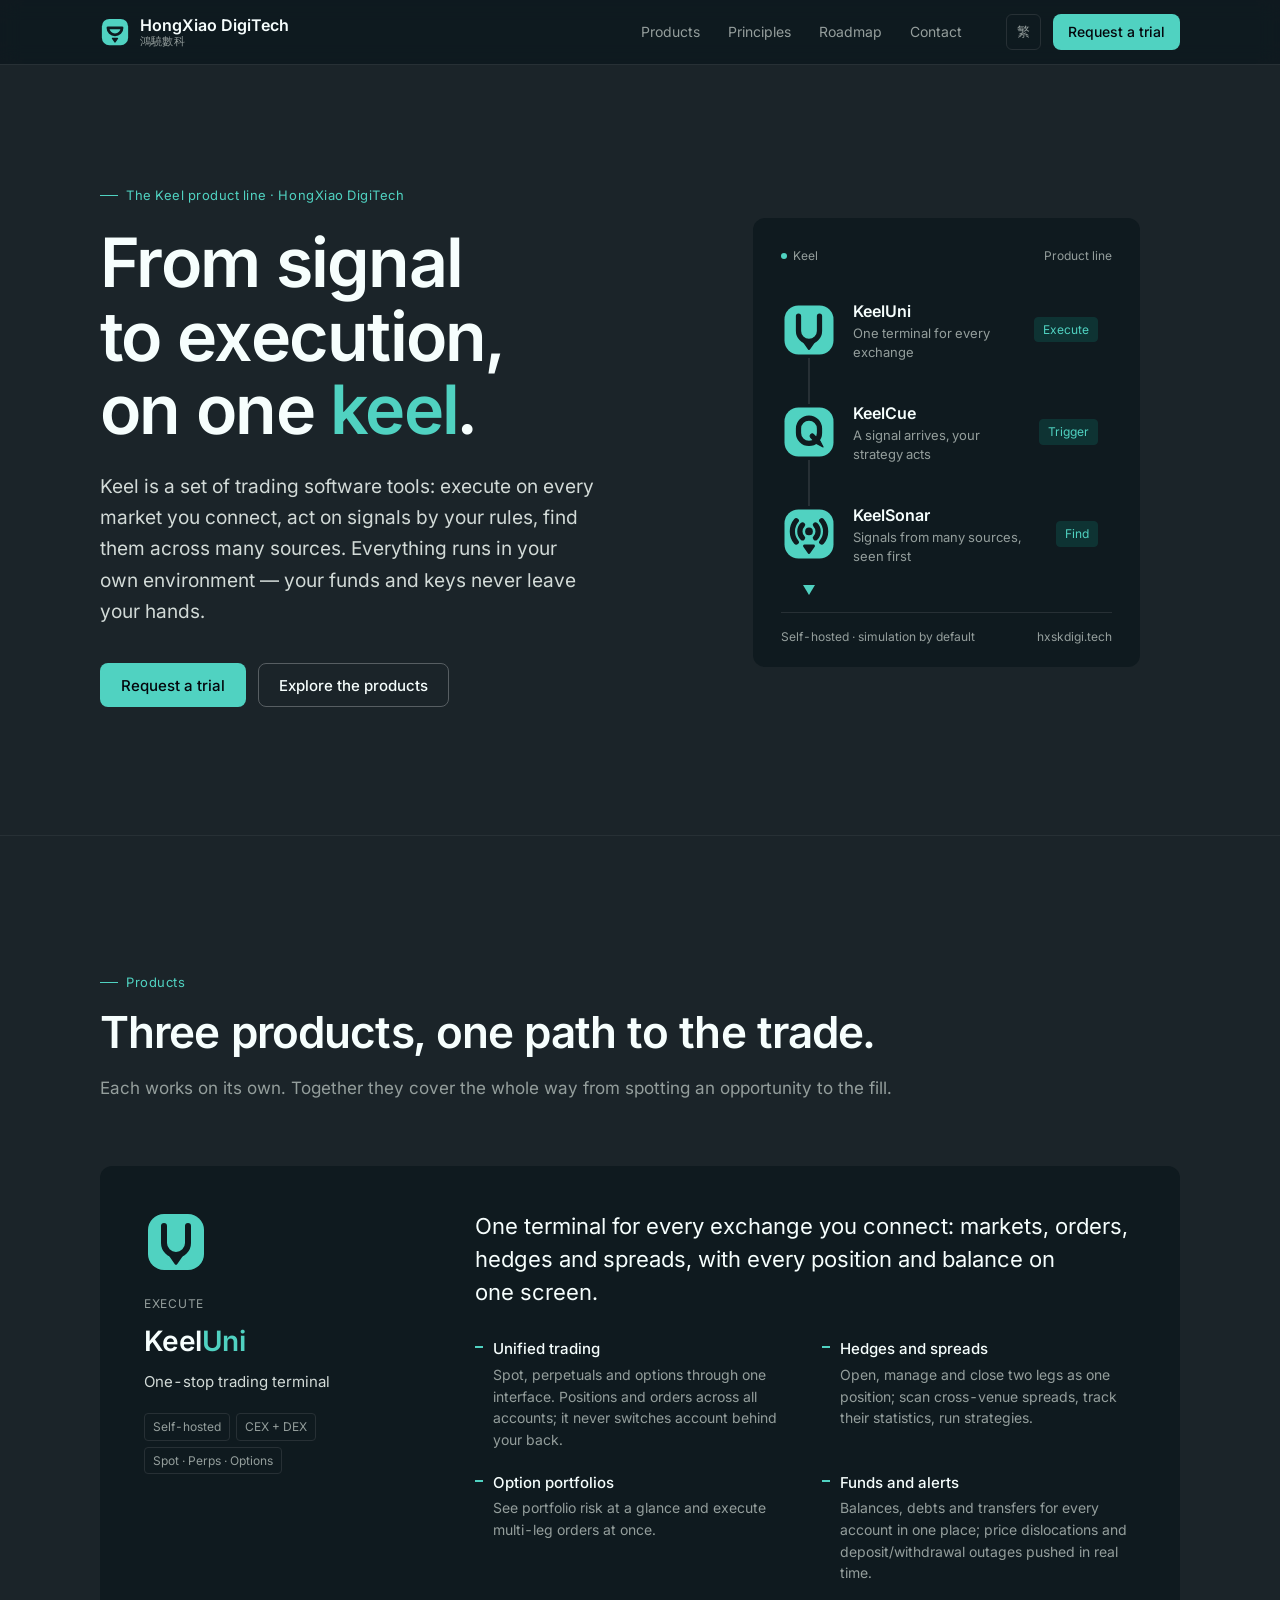
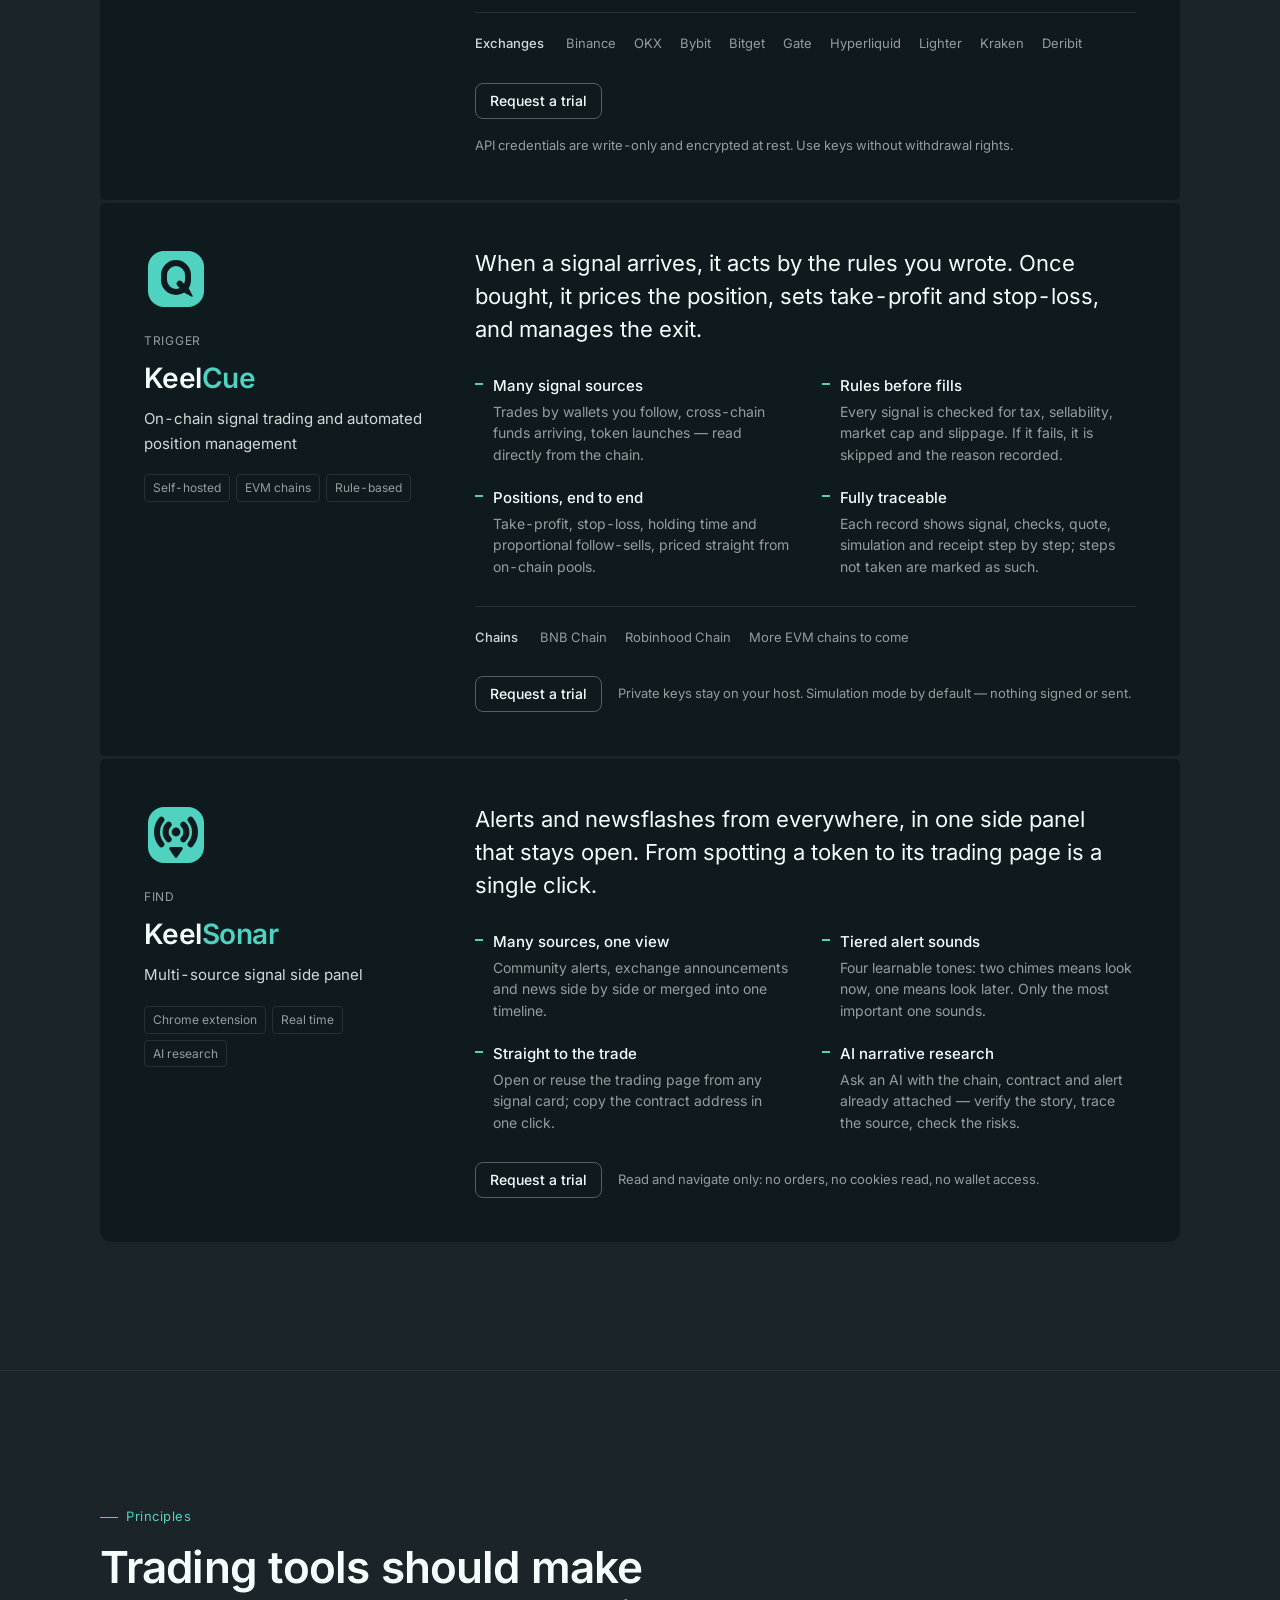
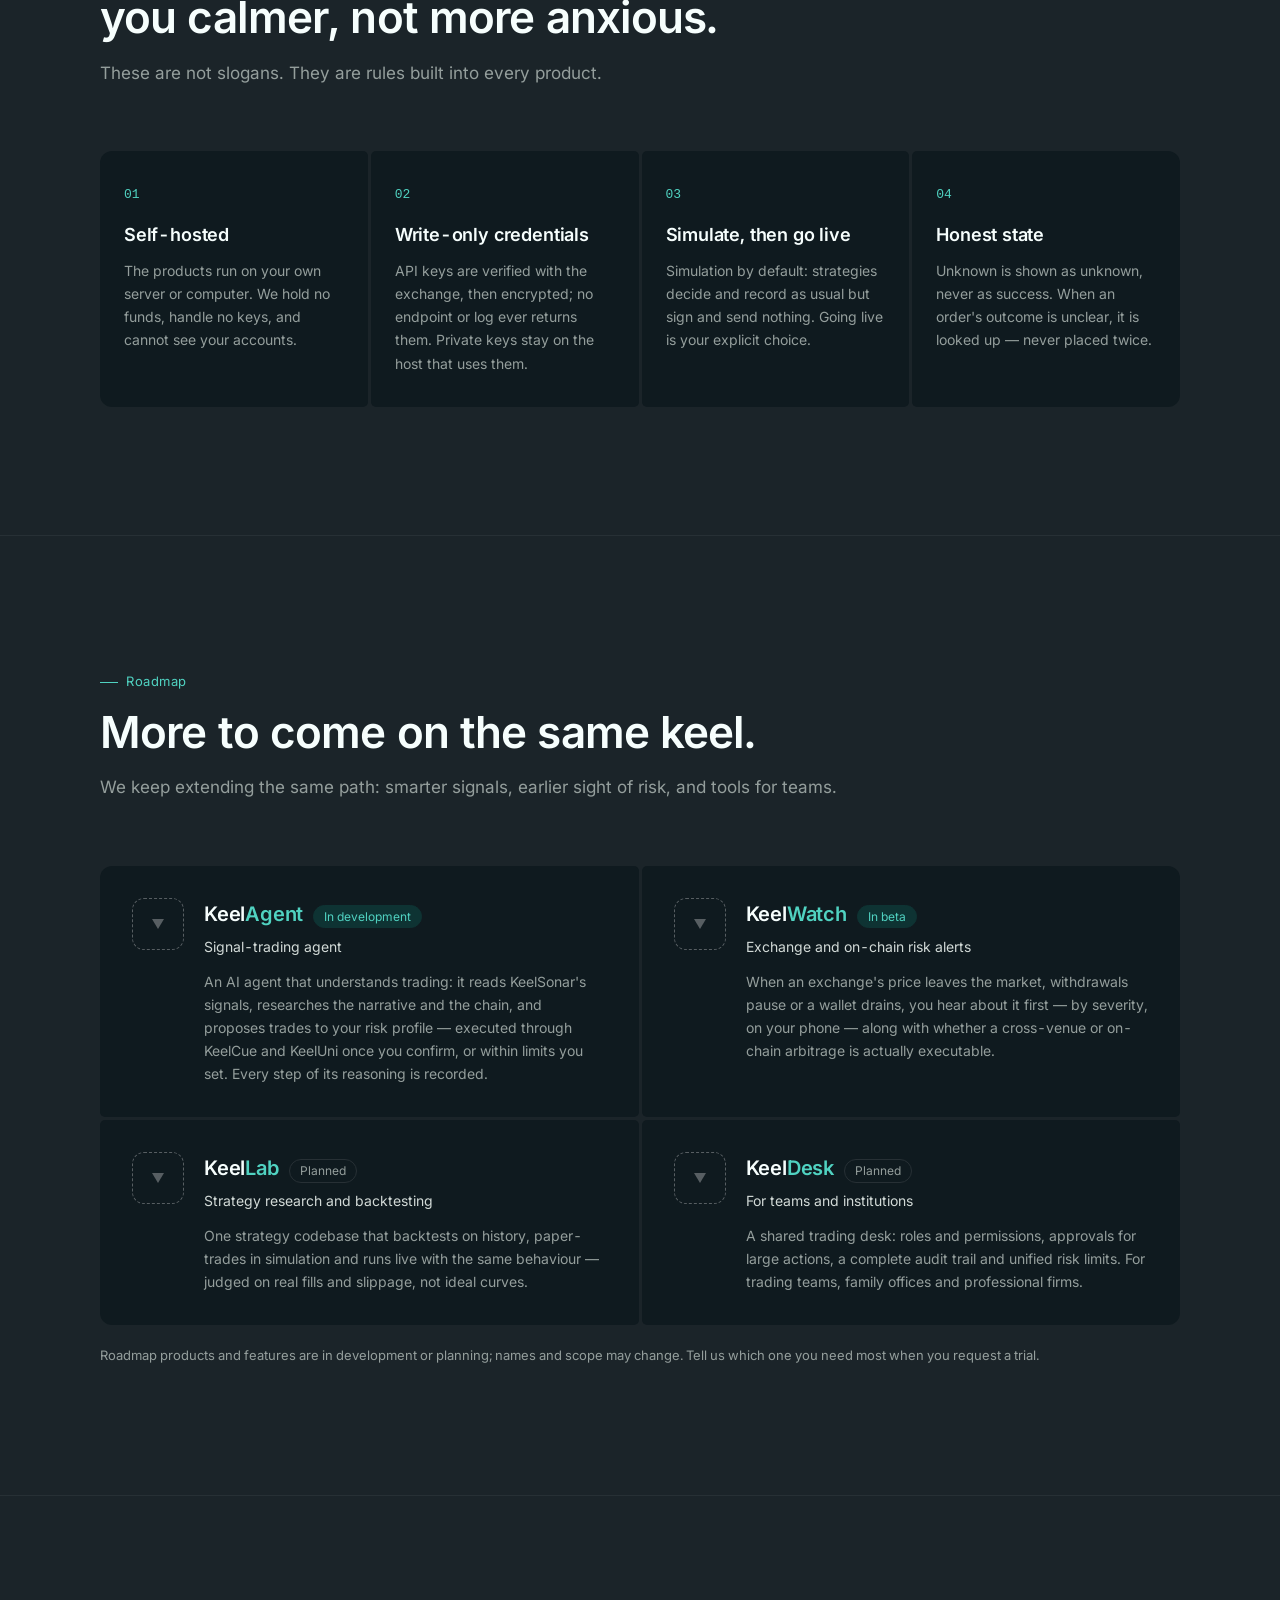
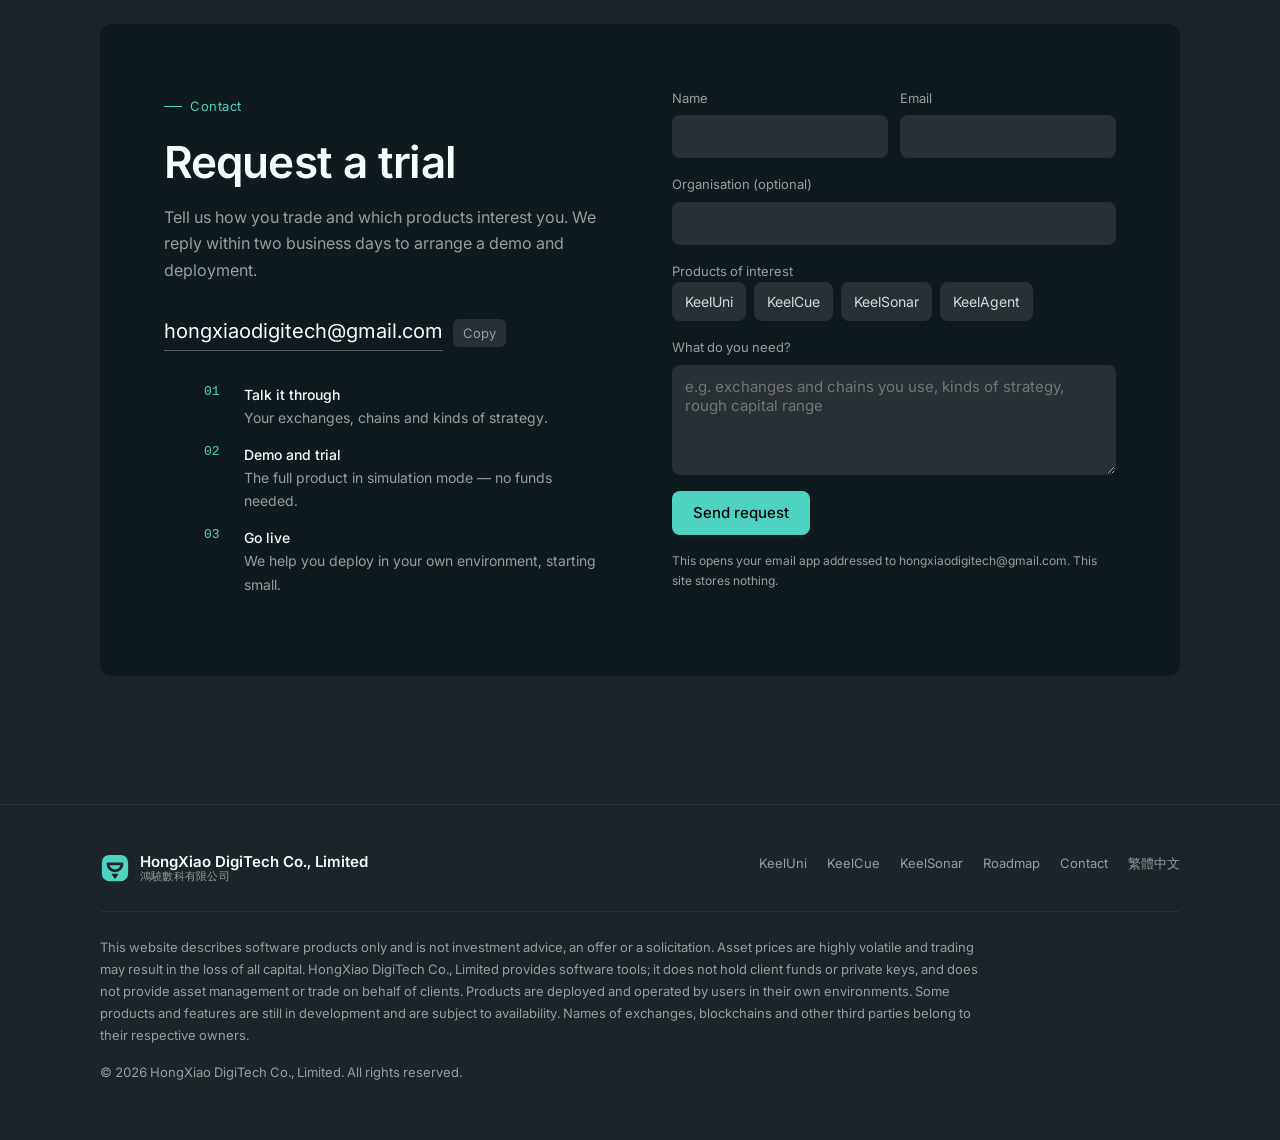
==== en/index.html @ d2af6da8 "hxskdigi.tech: the company site, 繁體中文 and English, for Cloudflare Pages A single-page landing for 鴻驍" ====
<!doctype html>
<html lang="en">
<head>
<meta charset="utf-8">
<meta name="viewport" content="width=device-width, initial-scale=1">
<title>HongXiao DigiTech · Keel — Trading infrastructure from signal to execution</title>
<meta name="description" content="HongXiao DigiTech builds the Keel product line: KeelUni is one terminal for every exchange, KeelCue trades on-chain signals, KeelSonar finds signals. Self-hosted: your funds and keys stay in your own environment.">
<link rel="canonical" href="https://hxskdigi.tech/en/">
<link rel="alternate" hreflang="zh-Hant" href="https://hxskdigi.tech/">
<link rel="alternate" hreflang="en" href="https://hxskdigi.tech/en/">
<link rel="alternate" hreflang="x-default" href="https://hxskdigi.tech/en/">
<meta name="theme-color" content="#0f1a1f">
<meta property="og:type" content="website">
<meta property="og:site_name" content="HongXiao DigiTech · Keel">
<meta property="og:title" content="HongXiao DigiTech · Keel — From signal to execution">
<meta property="og:description" content="KeelUni executes. KeelCue triggers. KeelSonar finds. Self-hosted trading software.">
<meta property="og:url" content="https://hxskdigi.tech/en/">
<meta property="og:image" content="https://hxskdigi.tech/logo/keel-256.png">
<link rel="icon" href="/logo/keel.svg" type="image/svg+xml">
<link rel="apple-touch-icon" href="/logo/keel-256.png">
<link rel="preload" href="/assets/fonts/inter-latin-wght-normal.woff2" as="font" type="font/woff2" crossorigin>
<link rel="stylesheet" href="/assets/site.css">
</head>
<body>
<a class="skip" href="#main">Skip to content</a>

<header class="site-header">
  <div class="wrap">
    <a class="brand" href="/en/" aria-label="HongXiao DigiTech home">
      <img src="/logo/keel.svg" alt="" width="30" height="30">
      <span class="brand-name">HongXiao DigiTech<small>鴻驍數科</small></span>
    </a>
    <nav class="nav" aria-label="Main">
      <a href="#products">Products</a>
      <a href="#principles">Principles</a>
      <a href="#roadmap">Roadmap</a>
      <a href="#contact">Contact</a>
    </nav>
    <div class="header-actions">
      <a class="lang" href="/" hreflang="zh-Hant" lang="zh-Hant">繁</a>
      <a class="btn btn-primary btn-sm" href="#contact">Request a trial</a>
    </div>
    <button class="menu-btn" type="button" aria-label="Menu" aria-expanded="false">
      <svg width="18" height="14" viewBox="0 0 18 14" fill="none" stroke="currentColor" stroke-width="1.6"><path d="M1 1h16M1 7h16M1 13h16"/></svg>
    </button>
  </div>
</header>

<main id="main">

<section class="hero">
  <div class="wrap">
    <div>
      <p class="eyebrow">The Keel product line · HongXiao DigiTech</p>
      <h1>From signal to execution, on one <em>keel</em>.</h1>
      <p class="lede">Keel is a set of trading software tools: execute on every market you connect, act on signals by your rules, find them across many sources. Everything runs in your own environment — your funds and keys never leave your hands.</p>
      <div class="ctas">
        <a class="btn btn-primary" href="#contact">Request a trial</a>
        <a class="btn btn-ghost" href="#products">Explore the products</a>
      </div>
    </div>

    <figure class="flow" aria-label="The Keel line: KeelUni, KeelCue, KeelSonar">
      <div class="flow-head"><span class="live">Keel</span><span>Product line</span></div>
      <div class="flow-steps">
        <div class="flow-step">
          <img src="/logo/keeluni.svg" alt="" width="56" height="56">
          <div><div class="t">KeelUni</div><div class="d">One terminal for every exchange</div></div>
          <span class="k">Execute</span>
        </div>
        <div class="flow-step">
          <img src="/logo/keelcue.svg" alt="" width="56" height="56">
          <div><div class="t">KeelCue</div><div class="d">A signal arrives, your strategy acts</div></div>
          <span class="k">Trigger</span>
        </div>
        <div class="flow-step">
          <img src="/logo/keelsonar.svg" alt="" width="56" height="56">
          <div><div class="t">KeelSonar</div><div class="d">Signals from many sources, seen first</div></div>
          <span class="k">Find</span>
        </div>
      </div>
      <div class="flow-keel" aria-hidden="true"><svg viewBox="0 0 14 12"><path d="M1 1h12L7 11z" fill="#50d2c1"/></svg></div>
      <figcaption class="flow-foot"><span>Self-hosted · simulation by default</span><span>hxskdigi.tech</span></figcaption>
    </figure>
  </div>
</section>

<section class="block" id="products">
  <div class="wrap">
    <div class="section-head">
      <p class="eyebrow">Products</p>
      <h2>Three products, one path to the trade.</h2>
      <p>Each works on its own. Together they cover the whole way from spotting an opportunity to the fill.</p>
    </div>

    <div class="products">
      <article class="product" id="keeluni">
        <div class="product-id">
          <img src="/logo/keeluni.svg" alt="KeelUni mark" width="64" height="64">
          <p class="stage">Execute</p>
          <h3>Keel<span>Uni</span></h3>
          <p class="kind">One-stop trading terminal</p>
          <div class="tags"><span class="tag">Self-hosted</span><span class="tag">CEX + DEX</span><span class="tag">Spot · Perps · Options</span></div>
        </div>
        <div class="product-body">
          <p class="pitch">One terminal for every exchange you connect: markets, orders, hedges and spreads, with every position and balance on one screen.</p>
          <ul class="features">
            <li><b>Unified trading</b><span>Spot, perpetuals and options through one interface. Positions and orders across all accounts; it never switches account behind your back.</span></li>
            <li><b>Hedges and spreads</b><span>Open, manage and close two legs as one position; scan cross-venue spreads, track their statistics, run strategies.</span></li>
            <li><b>Option portfolios</b><span>See portfolio risk at a glance and execute multi-leg orders at once.</span></li>
            <li><b>Funds and alerts</b><span>Balances, debts and transfers for every account in one place; price dislocations and deposit/withdrawal outages pushed in real time.</span></li>
          </ul>
          <div class="venues"><strong>Exchanges</strong><span>Binance</span><span>OKX</span><span>Bybit</span><span>Bitget</span><span>Gate</span><span>Hyperliquid</span><span>Lighter</span><span>Kraken</span><span>Deribit</span></div>
          <div class="product-cta">
            <a class="btn btn-ghost btn-sm" href="#contact" data-product="KeelUni">Request a trial</a>
            <span class="note">API credentials are write-only and encrypted at rest. Use keys without withdrawal rights.</span>
          </div>
        </div>
      </article>

      <article class="product" id="keelcue">
        <div class="product-id">
          <img src="/logo/keelcue.svg" alt="KeelCue mark" width="64" height="64">
          <p class="stage">Trigger</p>
          <h3>Keel<span>Cue</span></h3>
          <p class="kind">On-chain signal trading and automated position management</p>
          <div class="tags"><span class="tag">Self-hosted</span><span class="tag">EVM chains</span><span class="tag">Rule-based</span></div>
        </div>
        <div class="product-body">
          <p class="pitch">When a signal arrives, it acts by the rules you wrote. Once bought, it prices the position, sets take-profit and stop-loss, and manages the exit.</p>
          <ul class="features">
            <li><b>Many signal sources</b><span>Trades by wallets you follow, cross-chain funds arriving, token launches — read directly from the chain.</span></li>
            <li><b>Rules before fills</b><span>Every signal is checked for tax, sellability, market cap and slippage. If it fails, it is skipped and the reason recorded.</span></li>
            <li><b>Positions, end to end</b><span>Take-profit, stop-loss, holding time and proportional follow-sells, priced straight from on-chain pools.</span></li>
            <li><b>Fully traceable</b><span>Each record shows signal, checks, quote, simulation and receipt step by step; steps not taken are marked as such.</span></li>
          </ul>
          <div class="venues"><strong>Chains</strong><span>BNB Chain</span><span>Robinhood Chain</span><span>More EVM chains to come</span></div>
          <div class="product-cta">
            <a class="btn btn-ghost btn-sm" href="#contact" data-product="KeelCue">Request a trial</a>
            <span class="note">Private keys stay on your host. Simulation mode by default — nothing signed or sent.</span>
          </div>
        </div>
      </article>

      <article class="product" id="keelsonar">
        <div class="product-id">
          <img src="/logo/keelsonar.svg" alt="KeelSonar mark" width="64" height="64">
          <p class="stage">Find</p>
          <h3>Keel<span>Sonar</span></h3>
          <p class="kind">Multi-source signal side panel</p>
          <div class="tags"><span class="tag">Chrome extension</span><span class="tag">Real time</span><span class="tag">AI research</span></div>
        </div>
        <div class="product-body">
          <p class="pitch">Alerts and newsflashes from everywhere, in one side panel that stays open. From spotting a token to its trading page is a single click.</p>
          <ul class="features">
            <li><b>Many sources, one view</b><span>Community alerts, exchange announcements and news side by side or merged into one timeline.</span></li>
            <li><b>Tiered alert sounds</b><span>Four learnable tones: two chimes means look now, one means look later. Only the most important one sounds.</span></li>
            <li><b>Straight to the trade</b><span>Open or reuse the trading page from any signal card; copy the contract address in one click.</span></li>
            <li><b>AI narrative research</b><span>Ask an AI with the chain, contract and alert already attached — verify the story, trace the source, check the risks.</span></li>
          </ul>
          <div class="product-cta">
            <a class="btn btn-ghost btn-sm" href="#contact" data-product="KeelSonar">Request a trial</a>
            <span class="note">Read and navigate only: no orders, no cookies read, no wallet access.</span>
          </div>
        </div>
      </article>
    </div>
  </div>
</section>

<section class="block" id="principles">
  <div class="wrap">
    <div class="section-head">
      <p class="eyebrow">Principles</p>
      <h2>Trading tools should make you calmer, not more anxious.</h2>
      <p>These are not slogans. They are rules built into every product.</p>
    </div>
    <div class="principles">
      <div class="principle">
        <span class="n">01</span>
        <h3>Self-hosted</h3>
        <p>The products run on your own server or computer. We hold no funds, handle no keys, and cannot see your accounts.</p>
      </div>
      <div class="principle">
        <span class="n">02</span>
        <h3>Write-only credentials</h3>
        <p>API keys are verified with the exchange, then encrypted; no endpoint or log ever returns them. Private keys stay on the host that uses them.</p>
      </div>
      <div class="principle">
        <span class="n">03</span>
        <h3>Simulate, then go live</h3>
        <p>Simulation by default: strategies decide and record as usual but sign and send nothing. Going live is your explicit choice.</p>
      </div>
      <div class="principle">
        <span class="n">04</span>
        <h3>Honest state</h3>
        <p>Unknown is shown as unknown, never as success. When an order's outcome is unclear, it is looked up — never placed twice.</p>
      </div>
    </div>
  </div>
</section>

<section class="block" id="roadmap">
  <div class="wrap">
    <div class="section-head">
      <p class="eyebrow">Roadmap</p>
      <h2>More to come on the same keel.</h2>
      <p>We keep extending the same path: smarter signals, earlier sight of risk, and tools for teams.</p>
    </div>
    <div class="roadmap">
      <article class="future">
        <div class="ghost" aria-hidden="true"><svg viewBox="0 0 14 12"><path d="M1 1h12L7 11z" fill="#575e62"/></svg></div>
        <div>
          <div class="row"><h3>Keel<span>Agent</span></h3><span class="status on">In development</span></div>
          <p class="kind">Signal-trading agent</p>
          <p>An AI agent that understands trading: it reads KeelSonar's signals, researches the narrative and the chain, and proposes trades to your risk profile — executed through KeelCue and KeelUni once you confirm, or within limits you set. Every step of its reasoning is recorded.</p>
        </div>
      </article>
      <article class="future">
        <div class="ghost" aria-hidden="true"><svg viewBox="0 0 14 12"><path d="M1 1h12L7 11z" fill="#575e62"/></svg></div>
        <div>
          <div class="row"><h3>Keel<span>Watch</span></h3><span class="status on">In beta</span></div>
          <p class="kind">Exchange and on-chain risk alerts</p>
          <p>When an exchange's price leaves the market, withdrawals pause or a wallet drains, you hear about it first — by severity, on your phone — along with whether a cross-venue or on-chain arbitrage is actually executable.</p>
        </div>
      </article>
      <article class="future">
        <div class="ghost" aria-hidden="true"><svg viewBox="0 0 14 12"><path d="M1 1h12L7 11z" fill="#575e62"/></svg></div>
        <div>
          <div class="row"><h3>Keel<span>Lab</span></h3><span class="status">Planned</span></div>
          <p class="kind">Strategy research and backtesting</p>
          <p>One strategy codebase that backtests on history, paper-trades in simulation and runs live with the same behaviour — judged on real fills and slippage, not ideal curves.</p>
        </div>
      </article>
      <article class="future">
        <div class="ghost" aria-hidden="true"><svg viewBox="0 0 14 12"><path d="M1 1h12L7 11z" fill="#575e62"/></svg></div>
        <div>
          <div class="row"><h3>Keel<span>Desk</span></h3><span class="status">Planned</span></div>
          <p class="kind">For teams and institutions</p>
          <p>A shared trading desk: roles and permissions, approvals for large actions, a complete audit trail and unified risk limits. For trading teams, family offices and professional firms.</p>
        </div>
      </article>
    </div>
    <p class="roadmap-note">Roadmap products and features are in development or planning; names and scope may change. Tell us which one you need most when you request a trial.</p>
  </div>
</section>

<section class="block" id="contact">
  <div class="wrap">
    <div class="contact">
      <div>
        <p class="eyebrow">Contact</p>
        <h2>Request a trial</h2>
        <p class="intro">Tell us how you trade and which products interest you. We reply within two business days to arrange a demo and deployment.</p>
        <div class="mailbox">
          <a class="addr" href="mailto:hongxiaodigitech@gmail.com">hongxiaodigitech@gmail.com</a>
          <button class="copy" type="button" data-copy>Copy</button>
        </div>
        <ol class="steps">
          <li><span class="i">01</span><div><b>Talk it through</b>Your exchanges, chains and kinds of strategy.</div></li>
          <li><span class="i">02</span><div><b>Demo and trial</b>The full product in simulation mode — no funds needed.</div></li>
          <li><span class="i">03</span><div><b>Go live</b>We help you deploy in your own environment, starting small.</div></li>
        </ol>
      </div>

      <form class="form" novalidate>
        <div class="field-row">
          <div class="field"><label for="f-name">Name</label><input id="f-name" name="name" autocomplete="name"></div>
          <div class="field"><label for="f-email">Email</label><input id="f-email" name="email" type="email" autocomplete="email"></div>
        </div>
        <div class="field"><label for="f-org">Organisation (optional)</label><input id="f-org" name="org" autocomplete="organization"></div>
        <fieldset class="field">
          <legend>Products of interest</legend>
          <div class="chips">
            <label class="chip"><input type="checkbox" name="product" value="KeelUni"><span>KeelUni</span></label>
            <label class="chip"><input type="checkbox" name="product" value="KeelCue"><span>KeelCue</span></label>
            <label class="chip"><input type="checkbox" name="product" value="KeelSonar"><span>KeelSonar</span></label>
            <label class="chip"><input type="checkbox" name="product" value="KeelAgent"><span>KeelAgent</span></label>
          </div>
        </fieldset>
        <div class="field"><label for="f-msg">What do you need?</label><textarea id="f-msg" name="message" placeholder="e.g. exchanges and chains you use, kinds of strategy, rough capital range"></textarea></div>
        <div><button class="btn btn-primary" type="submit">Send request</button></div>
        <p class="hint">This opens your email app addressed to hongxiaodigitech@gmail.com. This site stores nothing.</p>
      </form>
    </div>
  </div>
</section>

</main>

<footer class="site-footer">
  <div class="wrap">
    <div class="top">
      <a class="brand" href="/en/">
        <img src="/logo/keel.svg" alt="" width="30" height="30">
        <span class="brand-name">HongXiao DigiTech Co., Limited<small>鴻驍數科有限公司</small></span>
      </a>
      <nav aria-label="Footer">
        <a href="#keeluni">KeelUni</a>
        <a href="#keelcue">KeelCue</a>
        <a href="#keelsonar">KeelSonar</a>
        <a href="#roadmap">Roadmap</a>
        <a href="mailto:hongxiaodigitech@gmail.com">Contact</a>
        <a href="/" hreflang="zh-Hant" lang="zh-Hant">繁體中文</a>
      </nav>
    </div>
    <p class="disclaimer">This website describes software products only and is not investment advice, an offer or a solicitation. Asset prices are highly volatile and trading may result in the loss of all capital. HongXiao DigiTech Co., Limited provides software tools; it does not hold client funds or private keys, and does not provide asset management or trade on behalf of clients. Products are deployed and operated by users in their own environments. Some products and features are still in development and are subject to availability. Names of exchanges, blockchains and other third parties belong to their respective owners.</p>
    <p class="copyright">© 2026 HongXiao DigiTech Co., Limited. All rights reserved.</p>
  </div>
</footer>

<script src="/assets/site.js" defer></script>
</body>
</html>
---- assets/site.css ----
/* HongXiao DigiTech · Keel — brand site
   Tokens are the Keel family's (KeelUni / KeelCue DESIGN.md). Colour carries meaning:
   teal = action / the product line; everything else is grey on near-black teal.
   No gradients, shadows or illustrations. */

@font-face {
  font-family: "Inter Variable";
  font-style: normal;
  font-display: swap;
  font-weight: 100 900;
  src: url("fonts/inter-latin-wght-normal.woff2") format("woff2-variations");
  unicode-range: U+0000-00FF, U+0131, U+0152-0153, U+02BB-02BC, U+02C6, U+02DA, U+02DC, U+0304, U+0308, U+0329, U+2000-206F, U+20AC, U+2122, U+2191, U+2193, U+2212, U+2215, U+FEFF, U+FFFD;
}
@font-face {
  font-family: "Inter Variable";
  font-style: normal;
  font-display: swap;
  font-weight: 100 900;
  src: url("fonts/inter-latin-ext-wght-normal.woff2") format("woff2-variations");
  unicode-range: U+0100-02BA, U+02BD-02C5, U+02C7-02CC, U+02CE-02D7, U+02DD-02FF, U+0304, U+0308, U+0329, U+1D00-1DBF, U+1E00-1E9F, U+1EF2-1EFF, U+2020, U+20A0-20AB, U+20AD-20C0, U+2113, U+2C60-2C7F, U+A720-A7FF;
}

:root {
  --bg: #1b2429;
  --surface: #0f1a1f;
  --surface-raised: #273035;
  --border: #273035;
  --border-strong: #575e62;
  --text: #f6fefd;
  --text-secondary: #d2dad7;
  --text-muted: #949e9c;
  --accent: #50d2c1;
  --accent-hover: #97fce4;
  --accent-text: #04060c;
  --accent-soft: #0e3333;

  --font: "Inter Variable", "PingFang TC", "PingFang HK", "Noto Sans TC", "Microsoft JhengHei", system-ui, -apple-system, "Segoe UI", Roboto, sans-serif;
  --mono: ui-monospace, SFMono-Regular, Menlo, Consolas, monospace;

  --max: 1160px;
  --gutter: clamp(20px, 4vw, 40px);
  --section: clamp(72px, 10vw, 128px);
}

*, *::before, *::after { box-sizing: border-box; }
html { scroll-behavior: smooth; -webkit-text-size-adjust: 100%; }
body {
  margin: 0;
  background: var(--bg);
  color: var(--text-secondary);
  font-family: var(--font);
  font-size: 16px;
  line-height: 1.65;
  font-feature-settings: "tnum";
  -webkit-font-smoothing: antialiased;
}
img, svg { display: block; max-width: 100%; }
a { color: var(--accent); text-decoration: none; }
a:hover { color: var(--accent-hover); }
:focus-visible { outline: 2px solid var(--accent); outline-offset: 3px; border-radius: 4px; }
h1, h2, h3, h4 { color: var(--text); margin: 0; font-weight: 600; letter-spacing: -0.01em; text-wrap: balance; }
.pitch, .lede, .section-head p { text-wrap: pretty; }
p { margin: 0; }
ul { margin: 0; padding: 0; list-style: none; }

.wrap { max-width: var(--max); margin: 0 auto; padding: 0 var(--gutter); }
.skip { position: absolute; left: -9999px; }
.skip:focus { left: 16px; top: 16px; z-index: 100; background: var(--surface); padding: 8px 12px; }

/* ---------- buttons ---------- */
.btn {
  display: inline-flex; align-items: center; justify-content: center; gap: 8px;
  height: 44px; padding: 0 20px; border-radius: 8px;
  font: 500 15px/1 var(--font); cursor: pointer; border: 1px solid transparent;
  transition: background-color .15s, color .15s, border-color .15s;
  white-space: nowrap;
}
.btn-primary { background: var(--accent); color: var(--accent-text); }
.btn-primary:hover { background: var(--accent-hover); color: var(--accent-text); }
.btn-ghost { border-color: var(--border-strong); color: var(--text); background: transparent; }
.btn-ghost:hover { border-color: var(--accent); color: var(--accent); }
.btn-sm { height: 36px; padding: 0 14px; font-size: 14px; }

/* ---------- header ---------- */
.site-header {
  position: sticky; top: 0; z-index: 50;
  background: rgba(15, 26, 31, 0.92);
  backdrop-filter: saturate(140%) blur(10px);
  -webkit-backdrop-filter: saturate(140%) blur(10px);
  border-bottom: 1px solid var(--border);
}
.site-header .wrap { display: flex; align-items: center; height: 64px; gap: 32px; }
.brand { display: flex; align-items: center; gap: 10px; color: var(--text); }
.brand:hover { color: var(--text); }
.brand img { width: 30px; height: 30px; }
.brand-name { font-weight: 600; font-size: 16px; line-height: 1.15; }
.brand-name small { display: block; font-weight: 400; font-size: 11px; color: var(--text-muted); letter-spacing: .02em; }
.nav { display: flex; gap: 4px; margin-left: auto; }
.nav a { color: var(--text-muted); font-size: 14px; padding: 8px 12px; border-radius: 6px; }
.nav a:hover { color: var(--accent-hover); }
.header-actions { display: flex; align-items: center; gap: 12px; }
.lang { color: var(--text-muted); font-size: 13px; padding: 6px 10px; border: 1px solid var(--border); border-radius: 6px; }
.lang:hover { color: var(--text); border-color: var(--border-strong); }
.menu-btn { display: none; background: none; border: 1px solid var(--border); border-radius: 6px; color: var(--text); width: 40px; height: 36px; cursor: pointer; }

/* ---------- hero ---------- */
.hero { padding: clamp(64px, 9vw, 112px) 0 var(--section); border-bottom: 1px solid var(--border); }
.hero .wrap { display: grid; grid-template-columns: 1.15fr 1fr; gap: clamp(40px, 6vw, 88px); align-items: center; }
.eyebrow { display: inline-flex; align-items: center; gap: 8px; font-size: 13px; color: var(--accent); letter-spacing: .04em; margin-bottom: 20px; }
.eyebrow::before { content: ""; width: 18px; height: 1px; background: var(--accent); }
.hero h1 { font-size: clamp(40px, 6vw, 68px); line-height: 1.08; letter-spacing: -0.025em; }
.hero h1 em { font-style: normal; color: var(--accent); }
.hero .lede { margin-top: 24px; font-size: clamp(16px, 1.6vw, 19px); color: var(--text-secondary); max-width: 34em; }
.hero .ctas { display: flex; flex-wrap: wrap; gap: 12px; margin-top: 36px; }
.hero.notfound { border-bottom: 0; min-height: calc(100vh - 64px); }
.hero.notfound .wrap { display: block; }

/* the keel diagram: Sonar → Cue → Uni, a spine ending in the keel point */
.flow { position: relative; background: var(--surface); border-radius: 12px; padding: 28px 28px 20px; }
.flow-head { display: flex; justify-content: space-between; font-size: 12px; color: var(--text-muted); margin-bottom: 20px; }
.flow-head .live { display: inline-flex; align-items: center; gap: 6px; }
.flow-head .live::before { content: ""; width: 6px; height: 6px; border-radius: 50%; background: var(--accent); }
.flow-steps { position: relative; display: grid; gap: 14px; }
.flow-steps::before {
  content: ""; position: absolute; left: 27px; top: 28px; bottom: 28px; width: 2px; background: var(--border);
}
.flow-step { position: relative; display: grid; grid-template-columns: 56px 1fr auto; gap: 16px; align-items: center; padding: 12px 14px 12px 0; border-radius: 8px; }
.flow-step img { width: 56px; height: 56px; background: var(--surface); position: relative; }
.flow-step .t { color: var(--text); font-weight: 600; font-size: 16px; }
.flow-step .d { font-size: 13px; color: var(--text-muted); line-height: 1.45; }
.flow-step .k { font-size: 12px; color: var(--accent); border: 1px solid var(--accent-soft); background: var(--accent-soft); border-radius: 4px; padding: 2px 8px; white-space: nowrap; }
.flow-keel { display: flex; justify-content: flex-start; padding-left: 21px; margin-top: 6px; }
.flow-keel svg { width: 14px; height: 12px; }
.flow-foot { margin-top: 16px; padding-top: 14px; border-top: 1px solid var(--border); font-size: 12px; color: var(--text-muted); display: flex; justify-content: space-between; gap: 12px; }

/* ---------- sections ---------- */
section.block { padding: var(--section) 0; border-bottom: 1px solid var(--border); }
.section-head { max-width: 820px; margin-bottom: clamp(40px, 5vw, 64px); }
.section-head .eyebrow { margin-bottom: 14px; }
.section-head h2 { font-size: clamp(30px, 3.6vw, 44px); line-height: 1.15; letter-spacing: -0.02em; }
.section-head p:not(.eyebrow) { margin-top: 16px; font-size: 17px; color: var(--text-muted); }

/* products */
.products { display: grid; gap: 3px; background: var(--bg); }
.product {
  display: grid; grid-template-columns: 280px 1fr; gap: clamp(24px, 4vw, 56px);
  background: var(--surface); padding: clamp(28px, 4vw, 44px); border-radius: 5px;
}
.products .product:first-child { border-radius: 12px 12px 5px 5px; }
.products .product:last-child { border-radius: 5px 5px 12px 12px; }
.product-id img { width: 64px; height: 64px; margin-bottom: 20px; }
.product-id .stage { font-size: 12px; color: var(--text-muted); letter-spacing: .06em; text-transform: uppercase; }
.product-id h3 { font-size: 28px; margin-top: 4px; letter-spacing: -0.02em; }
.product-id h3 span { color: var(--accent); }
.product-id .kind { margin-top: 6px; color: var(--text-secondary); font-size: 15px; }
.product-id .tags { display: flex; flex-wrap: wrap; gap: 6px; margin-top: 18px; }
.tag { font-size: 12px; color: var(--text-muted); border: 1px solid var(--border); border-radius: 4px; padding: 3px 8px; white-space: nowrap; }
.product-body .pitch { font-size: clamp(18px, 1.8vw, 22px); color: var(--text); line-height: 1.5; max-width: 30em; }
.features { display: grid; grid-template-columns: 1fr 1fr; gap: 20px 32px; margin-top: 28px; }
.features li { padding-left: 18px; position: relative; font-size: 15px; }
.features li::before { content: ""; position: absolute; left: 0; top: .62em; width: 8px; height: 2px; background: var(--accent); }
.features b { display: block; color: var(--text); font-weight: 500; margin-bottom: 2px; }
.features span { color: var(--text-muted); font-size: 14px; line-height: 1.55; display: block; }
.venues { margin-top: 28px; padding-top: 20px; border-top: 1px solid var(--border); display: flex; flex-wrap: wrap; gap: 8px 18px; font-size: 13px; color: var(--text-muted); }
.venues strong { color: var(--text-secondary); font-weight: 500; margin-right: 4px; }
.product-cta { margin-top: 28px; display: flex; gap: 16px; align-items: center; flex-wrap: wrap; }
.product-cta .note { font-size: 13px; color: var(--text-muted); }

/* principles */
.principles { display: grid; grid-template-columns: repeat(4, 1fr); gap: 3px; }
.principle { background: var(--surface); padding: 28px 24px 32px; border-radius: 5px; }
.principle:first-child { border-radius: 12px 5px 5px 12px; }
.principle:last-child { border-radius: 5px 12px 12px 5px; }
.principle .n { font: 500 13px var(--mono); color: var(--accent); }
.principle h3 { font-size: 18px; margin: 14px 0 10px; }
.principle p { font-size: 14px; color: var(--text-muted); line-height: 1.65; }

/* roadmap */
.roadmap { display: grid; grid-template-columns: repeat(2, 1fr); gap: 3px; }
.future { background: var(--surface); padding: 32px; border-radius: 5px; display: grid; grid-template-columns: 52px 1fr; gap: 20px; }
.roadmap .future:nth-child(1) { border-top-left-radius: 12px; }
.roadmap .future:nth-child(2) { border-top-right-radius: 12px; }
.roadmap .future:nth-last-child(2) { border-bottom-left-radius: 12px; }
.roadmap .future:nth-last-child(1) { border-bottom-right-radius: 12px; }
.future .ghost { width: 52px; height: 52px; border: 1.5px dashed var(--border-strong); border-radius: 12px; display: grid; place-items: center; }
.future .ghost svg { width: 14px; height: 12px; }
.future .row { display: flex; align-items: baseline; gap: 10px; flex-wrap: wrap; }
.future h3 { font-size: 20px; }
.future h3 span { color: var(--accent); }
.future .status { font-size: 12px; color: var(--text-muted); border: 1px solid var(--border); border-radius: 999px; padding: 1px 10px; }
.future .status.on { color: var(--accent); border-color: var(--accent-soft); background: var(--accent-soft); }
.future .kind { font-size: 14px; color: var(--text-secondary); margin-top: 4px; }
.future p { font-size: 14px; color: var(--text-muted); margin-top: 12px; }
.roadmap-note { margin-top: 20px; font-size: 13px; color: var(--text-muted); }

/* contact */
.contact { background: var(--surface); border-radius: 12px; padding: clamp(32px, 5vw, 64px); display: grid; grid-template-columns: 1fr 1fr; gap: clamp(32px, 5vw, 72px); }
.contact h2 { font-size: clamp(30px, 3.6vw, 44px); line-height: 1.15; letter-spacing: -0.02em; }
.contact .intro { margin-top: 16px; color: var(--text-muted); font-size: 16px; }
.mailbox { margin-top: 32px; display: flex; align-items: center; gap: 10px; flex-wrap: wrap; }
.mailbox a.addr { font-size: clamp(17px, 1.8vw, 20px); color: var(--text); border-bottom: 1px solid var(--border-strong); padding-bottom: 2px; word-break: break-all; }
.mailbox a.addr:hover { color: var(--accent); border-color: var(--accent); }
.copy { background: var(--surface-raised); border: 0; color: var(--text-muted); font: 13px var(--font); border-radius: 6px; padding: 6px 10px; cursor: pointer; }
.copy:hover { color: var(--text); }
.steps { margin-top: 32px; display: grid; gap: 14px; }
.steps li { display: grid; grid-template-columns: 28px 1fr; gap: 12px; font-size: 14px; color: var(--text-muted); }
.steps li b { color: var(--text); font-weight: 500; display: block; }
.steps .i { font: 500 13px var(--mono); color: var(--accent); padding-top: 1px; }

.form { display: grid; gap: 16px; align-content: start; }
.field { display: grid; gap: 6px; }
.field label, .field legend { font-size: 13px; color: var(--text-muted); padding: 0; }
.field input, .field textarea {
  width: 100%; background: var(--surface-raised); border: 1px solid transparent; color: var(--text);
  border-radius: 8px; padding: 11px 12px; font: 15px var(--font);
}
.field textarea { min-height: 110px; resize: vertical; }
.field input:focus, .field textarea:focus { outline: none; border-color: var(--border-strong); }
.field-row { display: grid; grid-template-columns: 1fr 1fr; gap: 12px; }
fieldset.field { border: 0; margin: 0; padding: 0; }
.chips { display: flex; flex-wrap: wrap; gap: 8px; }
.chip { position: relative; }
.chip input { position: absolute; opacity: 0; inset: 0; cursor: pointer; }
.chip span { display: inline-flex; align-items: center; gap: 6px; padding: 7px 12px; border-radius: 8px; background: var(--surface-raised); color: var(--text-secondary); font-size: 14px; border: 1px solid transparent; }
.chip input:checked + span { background: var(--accent-soft); color: var(--accent); border-color: var(--accent); }
.chip input:focus-visible + span { outline: 2px solid var(--accent); outline-offset: 2px; }
.form .hint { font-size: 12px; color: var(--text-muted); }

/* footer */
.site-footer { padding: 48px 0 56px; font-size: 13px; color: var(--text-muted); }
.site-footer .top { display: flex; justify-content: space-between; gap: 32px; flex-wrap: wrap; padding-bottom: 28px; border-bottom: 1px solid var(--border); }
.site-footer .brand-name { font-size: 15px; }
.site-footer nav { display: flex; gap: 20px; flex-wrap: wrap; }
.site-footer nav a { color: var(--text-muted); }
.site-footer nav a:hover { color: var(--text); }
.disclaimer { margin-top: 24px; max-width: 880px; line-height: 1.7; }
.copyright { margin-top: 16px; }

/* ---------- responsive ---------- */
@media (max-width: 1000px) {
  .hero .wrap { grid-template-columns: 1fr; }
  .flow { max-width: 560px; }
  .product { grid-template-columns: 1fr; }
  .principles { grid-template-columns: 1fr 1fr; }
  .principle, .principle:first-child, .principle:last-child { border-radius: 5px; }
  .contact { grid-template-columns: 1fr; }
  .nav { display: none; }
  .menu-btn { display: inline-grid; place-items: center; margin-left: auto; }
  .site-header.open .nav {
    display: flex; flex-direction: column; position: absolute; top: 64px; left: 0; right: 0;
    background: var(--surface); border-bottom: 1px solid var(--border); padding: 8px var(--gutter) 16px;
  }
  .site-header.open .nav a { padding: 12px 0; font-size: 16px; border-bottom: 1px solid var(--border); border-radius: 0; }
}
@media (max-width: 640px) {
  .features { grid-template-columns: 1fr; }
  .principles, .roadmap { grid-template-columns: 1fr; }
  .roadmap .future { border-radius: 5px !important; }
  .future { grid-template-columns: 1fr; padding: 24px; }
  .field-row { grid-template-columns: 1fr; }
  .header-actions .btn { display: none; }
  .flow-step { grid-template-columns: 48px 1fr; }
  .flow-step img { width: 48px; height: 48px; }
  .flow-step .k { display: none; }
  .flow-steps::before { left: 23px; }
  .flow-keel { padding-left: 17px; }
}
@media (prefers-reduced-motion: reduce) {
  html { scroll-behavior: auto; }
}
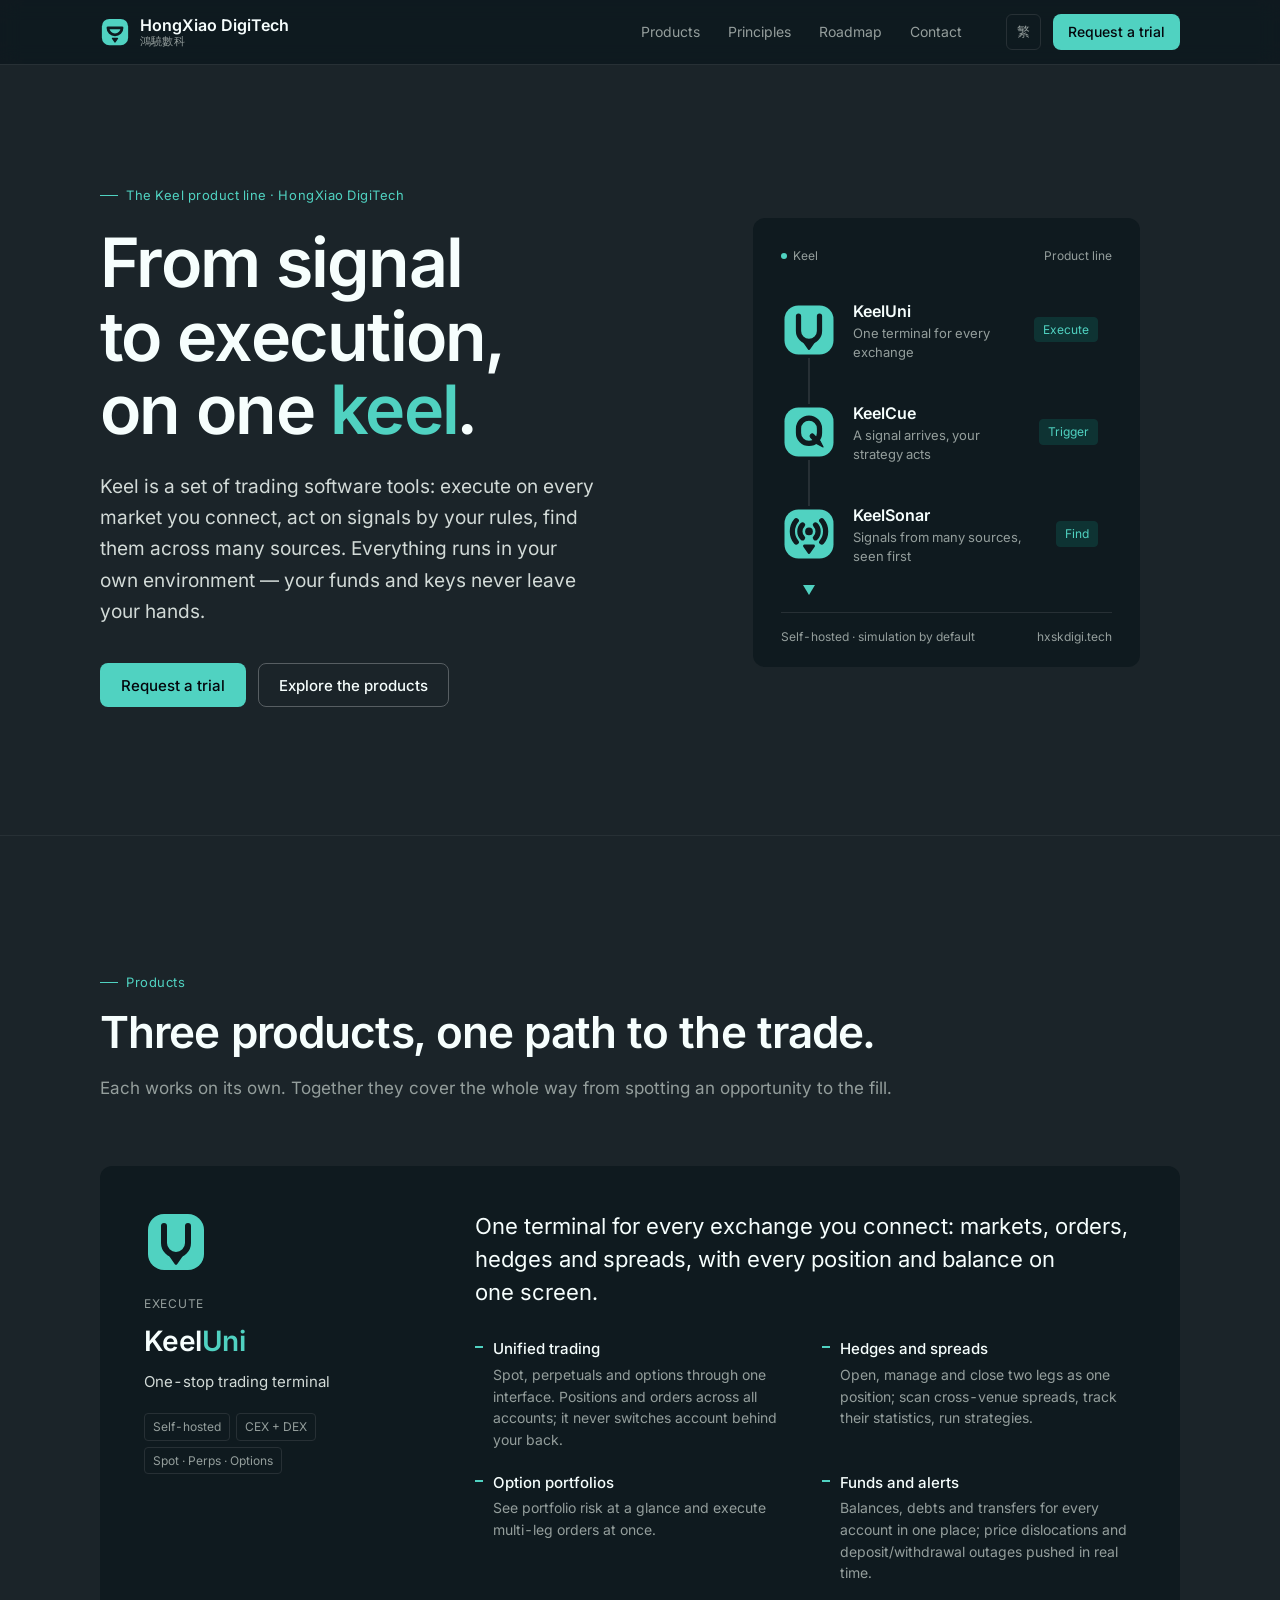
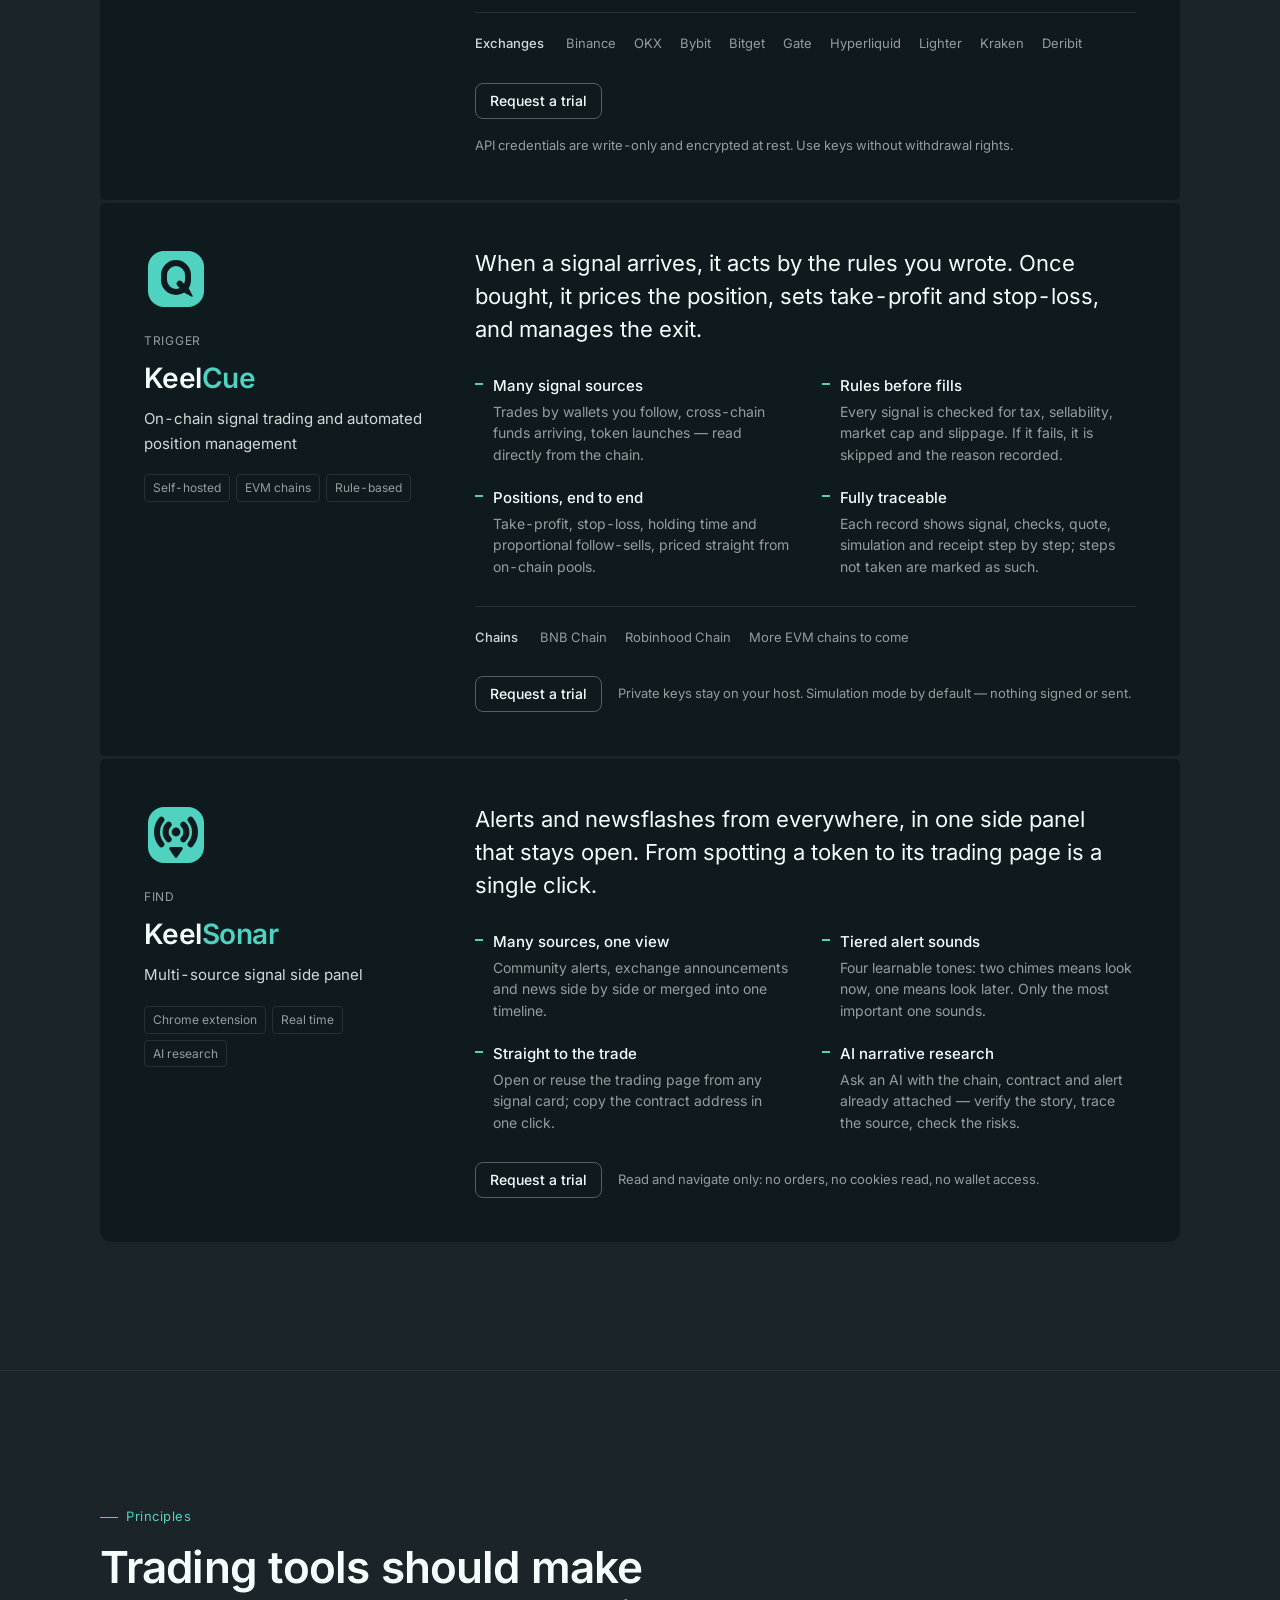
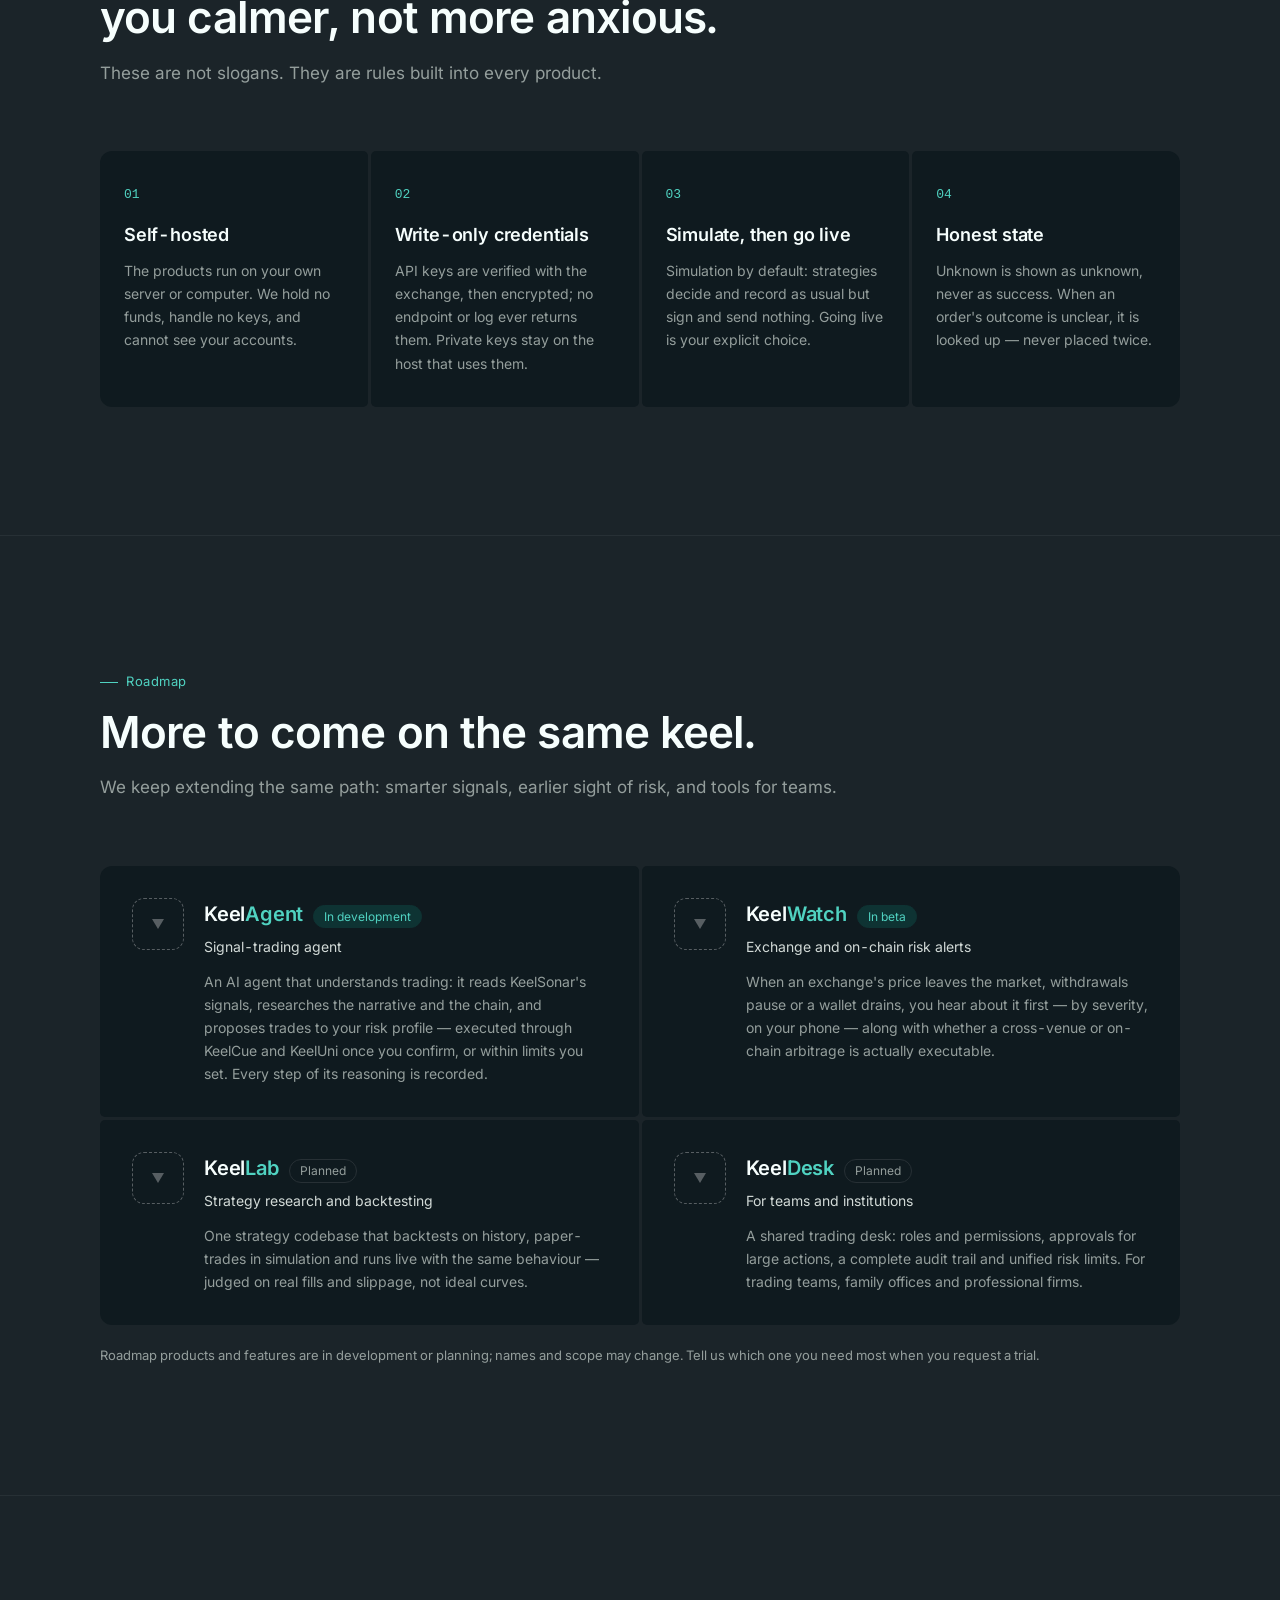
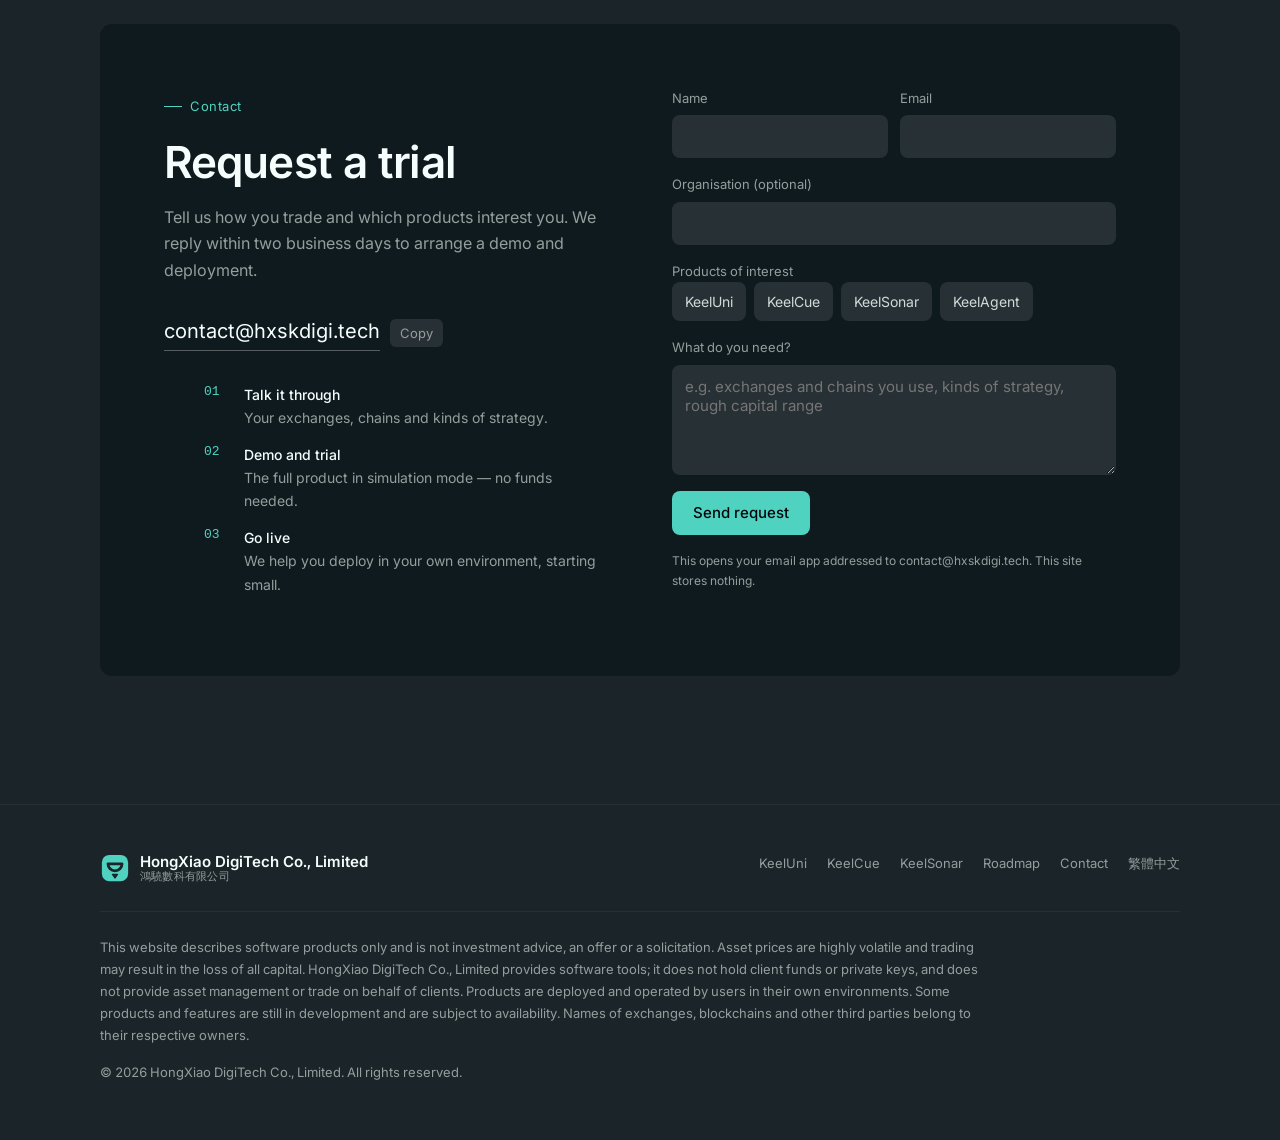
==== commit 25653067: "Contact address: contact@hxskdigi.tech (Cloudflare Email Routing) instead of the gmail address" ====
--- a/en/index.html
+++ b/en/index.html
@@ -253,7 +253,7 @@
         <h2>Request a trial</h2>
         <p class="intro">Tell us how you trade and which products interest you. We reply within two business days to arrange a demo and deployment.</p>
         <div class="mailbox">
-          <a class="addr" href="mailto:hongxiaodigitech@gmail.com">hongxiaodigitech@gmail.com</a>
+          <a class="addr" href="mailto:contact@hxskdigi.tech">contact@hxskdigi.tech</a>
           <button class="copy" type="button" data-copy>Copy</button>
         </div>
         <ol class="steps">
@@ -280,7 +280,7 @@
         </fieldset>
         <div class="field"><label for="f-msg">What do you need?</label><textarea id="f-msg" name="message" placeholder="e.g. exchanges and chains you use, kinds of strategy, rough capital range"></textarea></div>
         <div><button class="btn btn-primary" type="submit">Send request</button></div>
-        <p class="hint">This opens your email app addressed to hongxiaodigitech@gmail.com. This site stores nothing.</p>
+        <p class="hint">This opens your email app addressed to contact@hxskdigi.tech. This site stores nothing.</p>
       </form>
     </div>
   </div>
@@ -300,7 +300,7 @@
         <a href="#keelcue">KeelCue</a>
         <a href="#keelsonar">KeelSonar</a>
         <a href="#roadmap">Roadmap</a>
-        <a href="mailto:hongxiaodigitech@gmail.com">Contact</a>
+        <a href="mailto:contact@hxskdigi.tech">Contact</a>
         <a href="/" hreflang="zh-Hant" lang="zh-Hant">繁體中文</a>
       </nav>
     </div>
